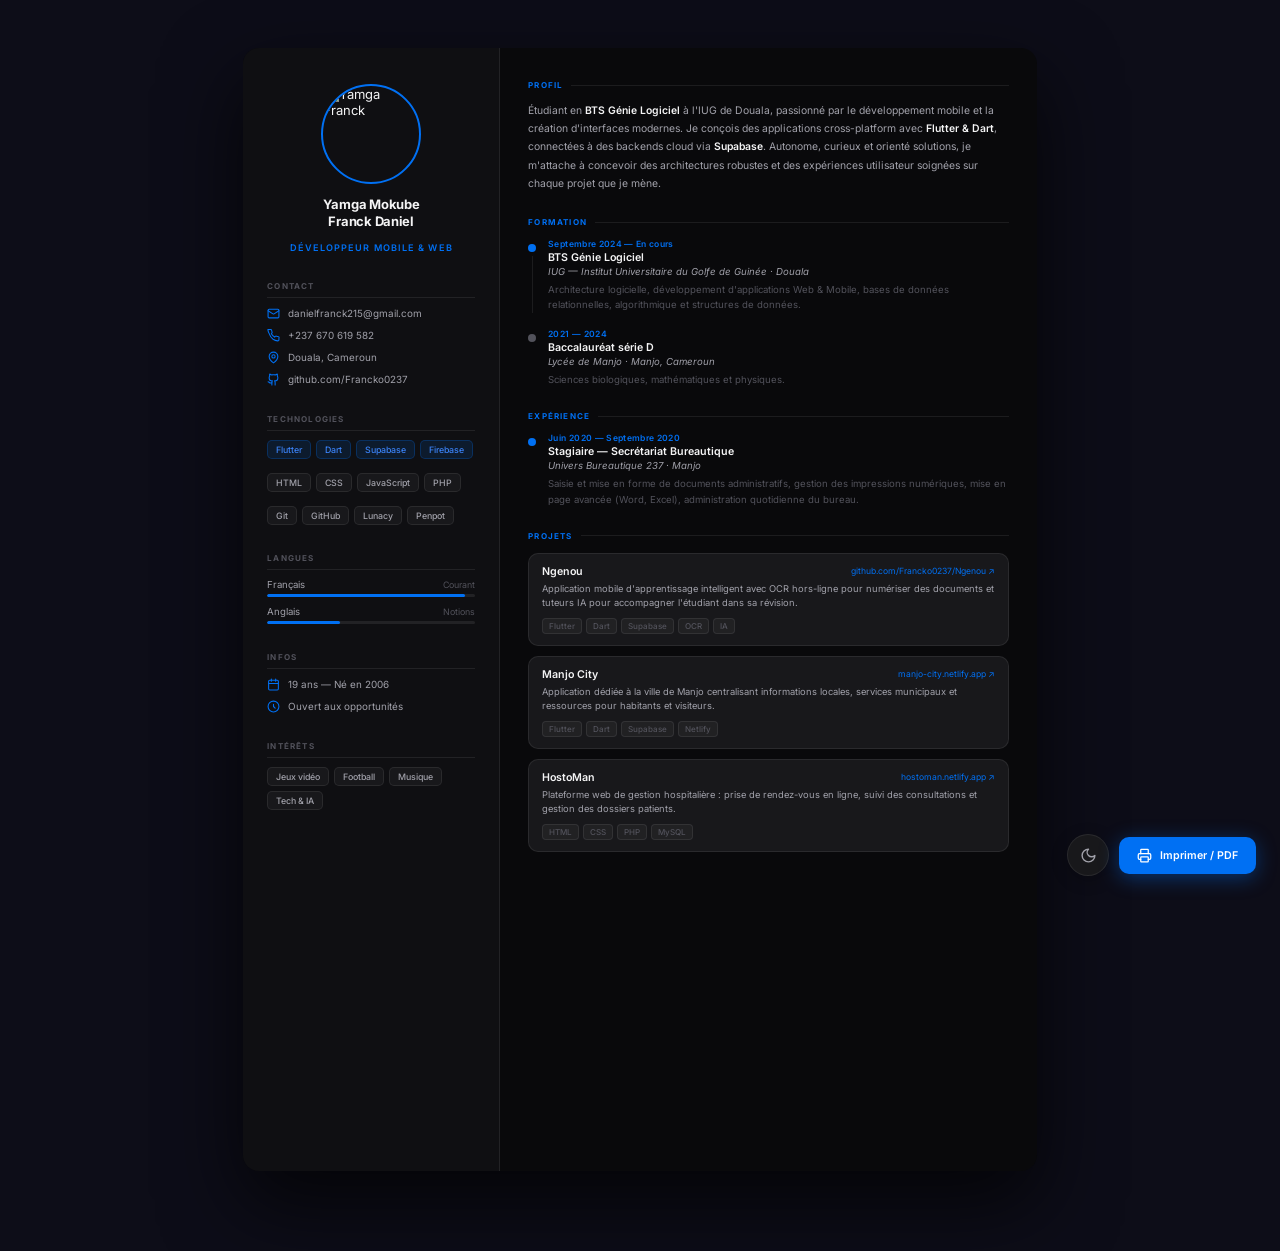
==== assets/cv.html @ 2d86e9c5 "Initial commit — Portfolio Yamga Franck Daniel" ====
<!DOCTYPE html>
<html lang="fr" data-theme="dark">
<head>
    <meta charset="UTF-8">
    <meta name="viewport" content="width=device-width, initial-scale=1.0">
    <title>CV — Yamga Mokube Franck Daniel</title>
    <link rel="preconnect" href="https://fonts.googleapis.com">
    <link rel="preconnect" href="https://fonts.gstatic.com" crossorigin>
    <link href="https://fonts.googleapis.com/css2?family=Inter:wght@300;400;500;600;700;800&display=swap" rel="stylesheet">
    <style>
        *, *::before, *::after { box-sizing: border-box; margin: 0; padding: 0; }

        /* ══ DARK THEME (default) ══ */
        :root,
        [data-theme="dark"] {
            --bg:         #09090b;
            --bg-card:    #18181b;
            --bg-side:    #0f0f12;
            --bg-body:    #0d0d18;
            --accent:     #0070f3;
            --accent-dim: rgba(0,112,243,.12);
            --border:     rgba(255,255,255,.08);
            --t1:         #f4f4f5;
            --t2:         #a1a1aa;
            --t3:         #52525b;
            --radius:     10px;
            --shadow:     0 32px 80px rgba(0,0,0,.7);
            --tag-sec-bg: rgba(255,255,255,.04);
            --tag-sec-border: rgba(255,255,255,.08);
            --tag-sec-color:  #a1a1aa;
            --proj-tag-bg:    rgba(255,255,255,.04);
            --lang-bar-bg:    rgba(255,255,255,.08);
        }

        /* ══ LIGHT THEME ══ */
        [data-theme="light"] {
            --bg:         #ffffff;
            --bg-card:    #f4f4f5;
            --bg-side:    #f0f0f3;
            --bg-body:    #e8e8f0;
            --accent:     #0060d8;
            --accent-dim: rgba(0,96,216,.08);
            --border:     rgba(0,0,0,.09);
            --t1:         #09090b;
            --t2:         #3f3f46;
            --t3:         #71717a;
            --radius:     10px;
            --shadow:     0 24px 60px rgba(0,0,0,.12);
            --tag-sec-bg:     rgba(0,0,0,.04);
            --tag-sec-border: rgba(0,0,0,.09);
            --tag-sec-color:  #52525b;
            --proj-tag-bg:    rgba(0,0,0,.04);
            --lang-bar-bg:    rgba(0,0,0,.08);
        }

        html { font-size: 13px; }

        body {
            font-family: 'Inter', sans-serif;
            background: var(--bg-body);
            display: flex;
            justify-content: center;
            align-items: flex-start;
            min-height: 100vh;
            padding: 48px 16px 80px;
            color: var(--t1);
            transition: background .3s ease, color .3s ease;
            -webkit-print-color-adjust: exact;
            print-color-adjust: exact;
        }

        /* ── Page A4 ── */
        .page {
            width: 210mm;
            min-height: 297mm;
            background: var(--bg);
            border-radius: 16px;
            overflow: hidden;
            display: grid;
            grid-template-columns: 68mm 1fr;
            box-shadow: var(--shadow);
            transition: background .3s ease, box-shadow .3s ease;
        }

        /* ── Sidebar ── */
        .sidebar {
            background: var(--bg-side);
            border-right: 1px solid var(--border);
            padding: 36px 24px;
            display: flex;
            flex-direction: column;
            gap: 28px;
            transition: background .3s ease, border-color .3s ease;
        }

        /* Avatar */
        .avatar-wrap { display: flex; flex-direction: column; align-items: center; gap: 12px; }
        .avatar {
            width: 100px; height: 100px;
            border-radius: 50%;
            border: 2px solid var(--accent);
            object-fit: cover; object-position: center top;
        }
        .avatar-name { font-size: 1rem; font-weight: 700; letter-spacing: -.02em; text-align: center; color: var(--t1); line-height: 1.3; }
        .avatar-title { font-size: .7rem; color: var(--accent); font-weight: 600; text-transform: uppercase; letter-spacing: .12em; text-align: center; }

        /* Sidebar section */
        .s-block { display: flex; flex-direction: column; gap: 9px; }
        .s-label { font-size: .62rem; font-weight: 700; text-transform: uppercase; letter-spacing: .15em; color: var(--t3); padding-bottom: 6px; border-bottom: 1px solid var(--border); }

        /* Contact */
        .contact-item { display: flex; align-items: center; gap: 8px; font-size: .76rem; color: var(--t2); word-break: break-word; }
        .contact-item svg { flex-shrink: 0; color: var(--accent); }
        .contact-item a { color: inherit; text-decoration: none; }
        .contact-item a:hover { color: var(--accent); }

        /* Tags */
        .skill-tags { display: flex; flex-wrap: wrap; gap: 5px; }
        .tag { font-size: .68rem; font-weight: 500; padding: 3px 8px; border-radius: 5px; background: var(--accent-dim); border: 1px solid rgba(0,112,243,.25); color: #3b82f6; }
        [data-theme="light"] .tag { color: #0060d8; border-color: rgba(0,96,216,.3); }
        .tag.secondary { background: var(--tag-sec-bg); border-color: var(--tag-sec-border); color: var(--tag-sec-color); }

        /* Lang */
        .lang-row { display: flex; flex-direction: column; gap: 4px; }
        .lang-head { display: flex; justify-content: space-between; font-size: .74rem; color: var(--t2); }
        .lang-head span:last-child { font-size: .68rem; color: var(--t3); }
        .lang-bar { height: 3px; border-radius: 4px; background: var(--lang-bar-bg); overflow: hidden; }
        .lang-fill { height: 100%; border-radius: 4px; background: var(--accent); }

        /* ── Main ── */
        .main { padding: 32px 28px; display: flex; flex-direction: column; gap: 24px; }

        .section-title {
            font-size: .62rem; font-weight: 700; text-transform: uppercase;
            letter-spacing: .15em; color: var(--accent); margin-bottom: 12px;
            display: flex; align-items: center; gap: 8px;
        }
        .section-title::after { content: ''; flex: 1; height: 1px; background: var(--border); }

        /* Summary */
        .summary p { font-size: .8rem; color: var(--t2); line-height: 1.75; }
        .summary strong { color: var(--t1); font-weight: 600; }

        /* Timeline */
        .timeline { display: flex; flex-direction: column; gap: 16px; }
        .tl-item { display: grid; grid-template-columns: 8px 1fr; gap: 0 12px; }
        .tl-dot-col { display: flex; flex-direction: column; align-items: center; padding-top: 5px; }
        .tl-dot { width: 8px; height: 8px; border-radius: 50%; background: var(--accent); flex-shrink: 0; }
        .tl-line { flex: 1; width: 1px; background: var(--border); margin-top: 4px; }
        .tl-item:last-child .tl-line { display: none; }
        .tl-date { font-size: .66rem; font-weight: 600; color: var(--accent); letter-spacing: .04em; margin-bottom: 2px; }
        .tl-role { font-size: .82rem; font-weight: 600; color: var(--t1); margin-bottom: 2px; }
        .tl-org { font-size: .74rem; color: var(--t2); margin-bottom: 5px; font-style: italic; }
        .tl-desc { font-size: .74rem; color: var(--t3); line-height: 1.6; }

        /* Projects */
        .proj-grid { display: flex; flex-direction: column; gap: 10px; }
        .proj-card { background: var(--bg-card); border: 1px solid var(--border); border-radius: var(--radius); padding: 11px 13px; transition: background .3s ease, border-color .3s ease; }
        .proj-head { display: flex; align-items: center; justify-content: space-between; margin-bottom: 4px; }
        .proj-name { font-size: .82rem; font-weight: 600; color: var(--t1); }
        .proj-link { font-size: .66rem; color: var(--accent); text-decoration: none; }
        .proj-link:hover { text-decoration: underline; }
        .proj-desc { font-size: .72rem; color: var(--t2); line-height: 1.55; margin-bottom: 7px; }
        .proj-tags { display: flex; flex-wrap: wrap; gap: 4px; }
        .proj-tag { font-size: .62rem; font-weight: 500; padding: 2px 6px; border-radius: 4px; background: var(--proj-tag-bg); border: 1px solid var(--border); color: var(--t3); }

        /* ── Toolbar flottante ── */
        .toolbar {
            position: fixed; bottom: 24px; right: 24px;
            display: flex; gap: 10px; align-items: center;
            z-index: 100;
        }

        .theme-toggle-btn {
            width: 42px; height: 42px;
            border-radius: 50%;
            background: var(--bg-card);
            border: 1px solid var(--border);
            color: var(--t2);
            display: flex; align-items: center; justify-content: center;
            cursor: pointer;
            font-family: 'Inter', sans-serif;
            box-shadow: 0 4px 16px rgba(0,0,0,.25);
            transition: background .2s, border-color .2s, color .2s, transform .2s;
        }
        .theme-toggle-btn:hover { color: var(--accent); border-color: var(--accent); transform: scale(1.08); }
        .theme-toggle-btn svg { width: 17px; height: 17px; }

        .sun-icon { display: none; }
        .moon-icon { display: block; }
        [data-theme="light"] .sun-icon { display: block; }
        [data-theme="light"] .moon-icon { display: none; }

        .print-btn {
            display: flex; align-items: center; gap: 8px;
            background: var(--accent); color: #fff;
            border: none; border-radius: 10px;
            padding: 11px 18px; font-size: .82rem;
            font-family: 'Inter', sans-serif; font-weight: 600;
            cursor: pointer;
            box-shadow: 0 4px 20px rgba(0,112,243,.4);
            transition: transform .2s, box-shadow .2s;
        }
        .print-btn:hover { transform: translateY(-2px); box-shadow: 0 8px 28px rgba(0,112,243,.5); }
        .print-btn svg { width: 15px; height: 15px; }

        /* ── Print ── */
        @media print {
            html, body { width: 210mm; height: 297mm; margin: 0; padding: 0; background: none; }
            body { display: block; padding: 0; }
            .page { box-shadow: none; border-radius: 0; width: 210mm; height: 297mm; min-height: 297mm; overflow: hidden; }
            .toolbar { display: none; }
        }
        @page { size: A4 portrait; margin: 0; }
    </style>
</head>
<body>

<div class="page">

    <!-- ════ SIDEBAR ════ -->
    <aside class="sidebar">

        <div class="avatar-wrap">
            <img src="../avatar.jpg" alt="Yamga Franck" class="avatar">
            <div class="avatar-name">Yamga Mokube<br>Franck Daniel</div>
            <div class="avatar-title">Développeur Mobile & Web</div>
        </div>

        <div class="s-block">
            <div class="s-label">Contact</div>
            <div class="contact-item">
                <svg width="13" height="13" viewBox="0 0 24 24" fill="none" stroke="currentColor" stroke-width="2" stroke-linecap="round" stroke-linejoin="round"><rect width="20" height="16" x="2" y="4" rx="2"/><path d="m22 7-8.97 5.7a1.94 1.94 0 0 1-2.06 0L2 7"/></svg>
                <a href="mailto:danielfranck215@gmail.com">danielfranck215@gmail.com</a>
            </div>
            <div class="contact-item">
                <svg width="13" height="13" viewBox="0 0 24 24" fill="none" stroke="currentColor" stroke-width="2" stroke-linecap="round" stroke-linejoin="round"><path d="M22 16.92v3a2 2 0 0 1-2.18 2 19.79 19.79 0 0 1-8.63-3.07A19.5 19.5 0 0 1 4.68 9.8a19.79 19.79 0 0 1-3.07-8.67A2 2 0 0 1 3.62 1h3a2 2 0 0 1 2 1.72c.127.96.361 1.903.7 2.81a2 2 0 0 1-.45 2.11L8.09 8.91a16 16 0 0 0 6 6l1.27-1.27a2 2 0 0 1 2.11-.45c.907.339 1.85.573 2.81.7A2 2 0 0 1 22 16.92z"/></svg>
                +237 670 619 582
            </div>
            <div class="contact-item">
                <svg width="13" height="13" viewBox="0 0 24 24" fill="none" stroke="currentColor" stroke-width="2" stroke-linecap="round" stroke-linejoin="round"><path d="M20 10c0 6-8 12-8 12s-8-6-8-12a8 8 0 0 1 16 0Z"/><circle cx="12" cy="10" r="3"/></svg>
                Douala, Cameroun
            </div>
            <div class="contact-item">
                <svg width="13" height="13" viewBox="0 0 24 24" fill="none" stroke="currentColor" stroke-width="2" stroke-linecap="round" stroke-linejoin="round"><path d="M15 22v-4a4.8 4.8 0 0 0-1-3.5c3 0 6-2 6-5.5.08-1.25-.27-2.48-1-3.5.28-1.15.28-2.35 0-3.5 0 0-1 0-3 1.5-2.64-.5-5.36-.5-8 0C6 2 5 2 5 2c-.3 1.15-.3 2.35 0 3.5A5.403 5.403 0 0 0 4 9c0 3.5 3 5.5 6 5.5-.39.49-.68 1.05-.85 1.65-.17.6-.22 1.23-.15 1.85v4"/><path d="M9 18c-4.51 2-5-2-7-2"/></svg>
                <a href="https://github.com/Francko0237" target="_blank">github.com/Francko0237</a>
            </div>
        </div>

        <div class="s-block">
            <div class="s-label">Technologies</div>
            <div class="skill-tags">
                <span class="tag">Flutter</span>
                <span class="tag">Dart</span>
                <span class="tag">Supabase</span>
                <span class="tag">Firebase</span>
            </div>
            <div class="skill-tags" style="margin-top:5px">
                <span class="tag secondary">HTML</span>
                <span class="tag secondary">CSS</span>
                <span class="tag secondary">JavaScript</span>
                <span class="tag secondary">PHP</span>
            </div>
            <div class="skill-tags" style="margin-top:5px">
                <span class="tag secondary">Git</span>
                <span class="tag secondary">GitHub</span>
                <span class="tag secondary">Lunacy</span>
                <span class="tag secondary">Penpot</span>
            </div>
        </div>

        <div class="s-block">
            <div class="s-label">Langues</div>
            <div class="lang-row">
                <div class="lang-head"><span>Français</span><span>Courant</span></div>
                <div class="lang-bar"><div class="lang-fill" style="width:95%"></div></div>
            </div>
            <div class="lang-row">
                <div class="lang-head"><span>Anglais</span><span>Notions</span></div>
                <div class="lang-bar"><div class="lang-fill" style="width:35%"></div></div>
            </div>
        </div>

        <div class="s-block">
            <div class="s-label">Infos</div>
            <div class="contact-item">
                <svg width="13" height="13" viewBox="0 0 24 24" fill="none" stroke="currentColor" stroke-width="2" stroke-linecap="round" stroke-linejoin="round"><rect x="3" y="4" width="18" height="18" rx="2"/><path d="M16 2v4M8 2v4M3 10h18"/></svg>
                19 ans — Né en 2006
            </div>
            <div class="contact-item">
                <svg width="13" height="13" viewBox="0 0 24 24" fill="none" stroke="currentColor" stroke-width="2" stroke-linecap="round" stroke-linejoin="round"><circle cx="12" cy="12" r="10"/><path d="M12 8v4l3 3"/></svg>
                Ouvert aux opportunités
            </div>
        </div>

        <div class="s-block">
            <div class="s-label">Intérêts</div>
            <div class="skill-tags">
                <span class="tag secondary">Jeux vidéo</span>
                <span class="tag secondary">Football</span>
                <span class="tag secondary">Musique</span>
                <span class="tag secondary">Tech & IA</span>
            </div>
        </div>

    </aside>

    <!-- ════ MAIN ════ -->
    <main class="main">

        <section class="summary">
            <div class="section-title">Profil</div>
            <p>Étudiant en <strong>BTS Génie Logiciel</strong> à l'IUG de Douala, passionné par le développement
            mobile et la création d'interfaces modernes. Je conçois des applications cross-platform avec
            <strong>Flutter & Dart</strong>, connectées à des backends cloud via <strong>Supabase</strong>.
            Autonome, curieux et orienté solutions, je m'attache à concevoir des architectures robustes
            et des expériences utilisateur soignées sur chaque projet que je mène.</p>
        </section>

        <section>
            <div class="section-title">Formation</div>
            <div class="timeline">
                <div class="tl-item">
                    <div class="tl-dot-col"><div class="tl-dot"></div><div class="tl-line"></div></div>
                    <div class="tl-body">
                        <div class="tl-date">Septembre 2024 — En cours</div>
                        <div class="tl-role">BTS Génie Logiciel</div>
                        <div class="tl-org">IUG — Institut Universitaire du Golfe de Guinée · Douala</div>
                        <div class="tl-desc">Architecture logicielle, développement d'applications Web & Mobile, bases de données relationnelles, algorithmique et structures de données.</div>
                    </div>
                </div>
                <div class="tl-item">
                    <div class="tl-dot-col"><div class="tl-dot" style="background:var(--t3)"></div></div>
                    <div class="tl-body">
                        <div class="tl-date">2021 — 2024</div>
                        <div class="tl-role">Baccalauréat série D</div>
                        <div class="tl-org">Lycée de Manjo · Manjo, Cameroun</div>
                        <div class="tl-desc">Sciences biologiques, mathématiques et physiques.</div>
                    </div>
                </div>
            </div>
        </section>

        <section>
            <div class="section-title">Expérience</div>
            <div class="timeline">
                <div class="tl-item">
                    <div class="tl-dot-col"><div class="tl-dot"></div></div>
                    <div class="tl-body">
                        <div class="tl-date">Juin 2020 — Septembre 2020</div>
                        <div class="tl-role">Stagiaire — Secrétariat Bureautique</div>
                        <div class="tl-org">Univers Bureautique 237 · Manjo</div>
                        <div class="tl-desc">Saisie et mise en forme de documents administratifs, gestion des impressions numériques, mise en page avancée (Word, Excel), administration quotidienne du bureau.</div>
                    </div>
                </div>
            </div>
        </section>

        <section>
            <div class="section-title">Projets</div>
            <div class="proj-grid">
                <div class="proj-card">
                    <div class="proj-head">
                        <span class="proj-name">Ngenou</span>
                        <a href="https://github.com/Francko0237/Ngenou" class="proj-link" target="_blank">github.com/Francko0237/Ngenou ↗</a>
                    </div>
                    <div class="proj-desc">Application mobile d'apprentissage intelligent avec OCR hors-ligne pour numériser des documents et tuteurs IA pour accompagner l'étudiant dans sa révision.</div>
                    <div class="proj-tags">
                        <span class="proj-tag">Flutter</span><span class="proj-tag">Dart</span><span class="proj-tag">Supabase</span><span class="proj-tag">OCR</span><span class="proj-tag">IA</span>
                    </div>
                </div>
                <div class="proj-card">
                    <div class="proj-head">
                        <span class="proj-name">Manjo City</span>
                        <a href="https://manjo-city.netlify.app" class="proj-link" target="_blank">manjo-city.netlify.app ↗</a>
                    </div>
                    <div class="proj-desc">Application dédiée à la ville de Manjo centralisant informations locales, services municipaux et ressources pour habitants et visiteurs.</div>
                    <div class="proj-tags">
                        <span class="proj-tag">Flutter</span><span class="proj-tag">Dart</span><span class="proj-tag">Supabase</span><span class="proj-tag">Netlify</span>
                    </div>
                </div>
                <div class="proj-card">
                    <div class="proj-head">
                        <span class="proj-name">HostoMan</span>
                        <a href="https://hostoman.netlify.app" class="proj-link" target="_blank">hostoman.netlify.app ↗</a>
                    </div>
                    <div class="proj-desc">Plateforme web de gestion hospitalière : prise de rendez-vous en ligne, suivi des consultations et gestion des dossiers patients.</div>
                    <div class="proj-tags">
                        <span class="proj-tag">HTML</span><span class="proj-tag">CSS</span><span class="proj-tag">PHP</span><span class="proj-tag">MySQL</span>
                    </div>
                </div>
            </div>
        </section>

    </main>
</div>

<!-- ── Toolbar flottante ── -->
<div class="toolbar">
    <button class="theme-toggle-btn" id="themeBtn" aria-label="Changer le thème">
        <svg class="sun-icon" viewBox="0 0 24 24" fill="none" stroke="currentColor" stroke-width="2" stroke-linecap="round" stroke-linejoin="round">
            <circle cx="12" cy="12" r="4"/><path d="M12 2v2M12 20v2M4.93 4.93l1.41 1.41M17.66 17.66l1.41 1.41M2 12h2M20 12h2M6.34 17.66l-1.41 1.41M19.07 4.93l-1.41 1.41"/>
        </svg>
        <svg class="moon-icon" viewBox="0 0 24 24" fill="none" stroke="currentColor" stroke-width="2" stroke-linecap="round" stroke-linejoin="round">
            <path d="M12 3a6 6 0 0 0 9 9 9 9 0 1 1-9-9Z"/>
        </svg>
    </button>
    <button class="print-btn" onclick="window.print()" title="Marges → Aucune dans la boîte d'impression">
        <svg viewBox="0 0 24 24" fill="none" stroke="currentColor" stroke-width="2" stroke-linecap="round" stroke-linejoin="round">
            <path d="M6 18H4a2 2 0 0 1-2-2v-5a2 2 0 0 1 2-2h16a2 2 0 0 1 2 2v5a2 2 0 0 1-2 2h-2"/>
            <path d="M6 9V3a1 1 0 0 1 1-1h10a1 1 0 0 1 1 1v6"/>
            <rect x="6" y="14" width="12" height="8" rx="1"/>
        </svg>
        Imprimer / PDF
    </button>
</div>

<script>
    const btn = document.getElementById('themeBtn');
    const html = document.documentElement;
    const saved = localStorage.getItem('cv-theme') || 'dark';
    html.setAttribute('data-theme', saved);

    btn.addEventListener('click', () => {
        const next = html.getAttribute('data-theme') === 'dark' ? 'light' : 'dark';
        html.setAttribute('data-theme', next);
        localStorage.setItem('cv-theme', next);
    });
</script>
</body>
</html>
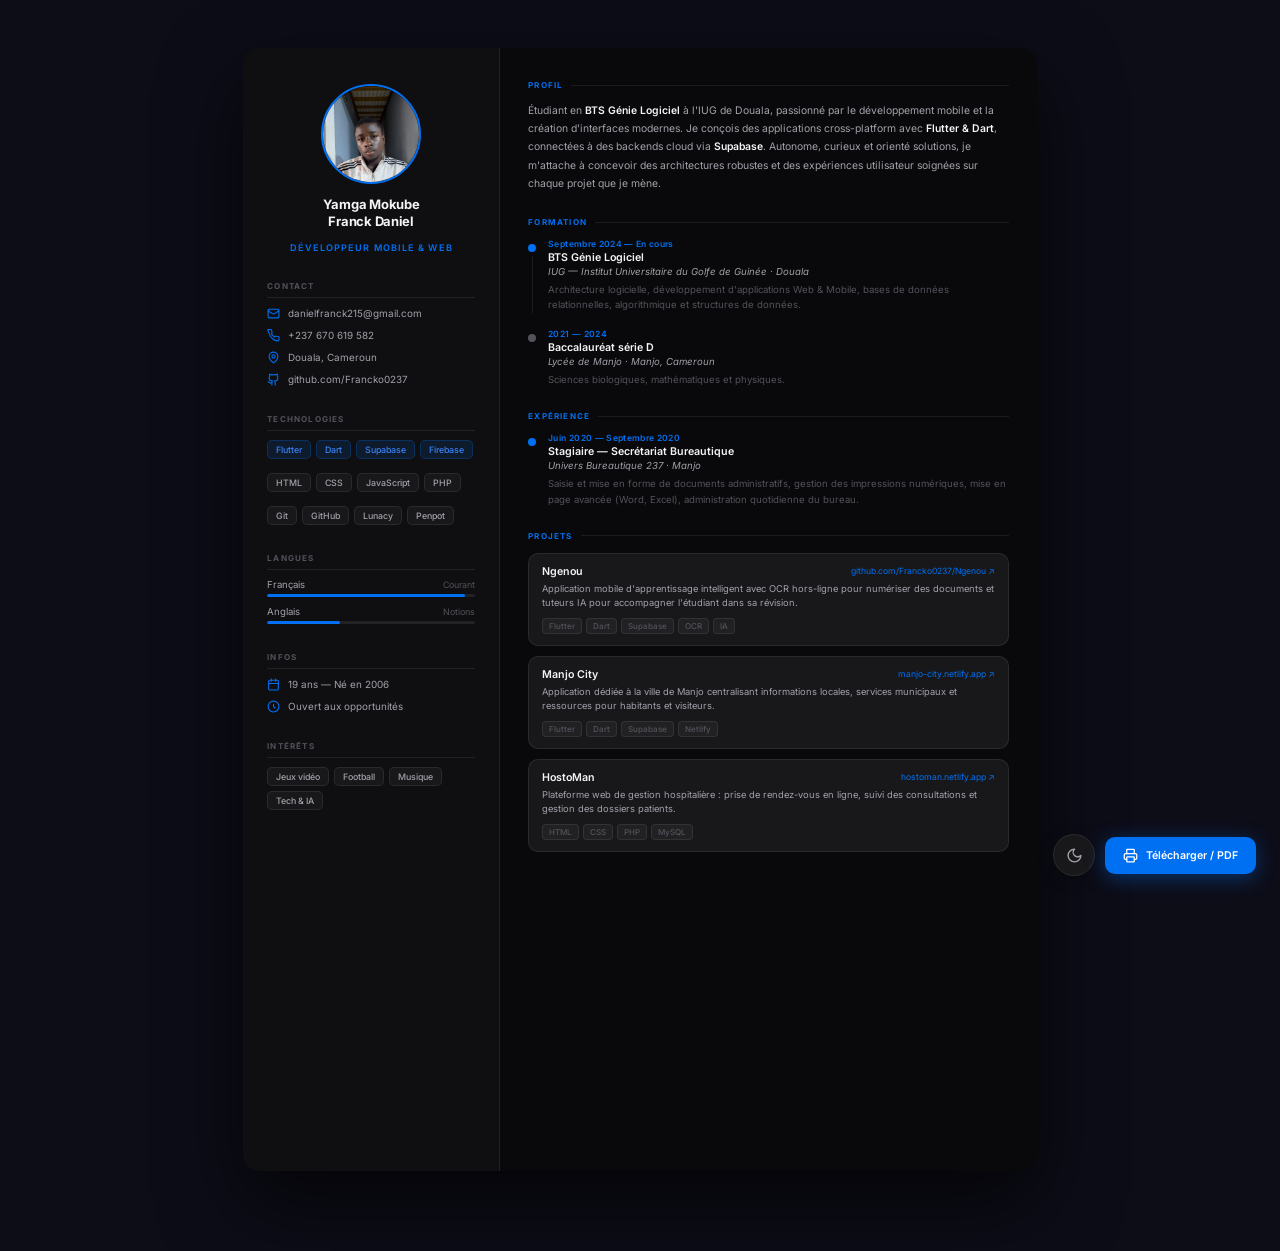
==== commit 21f92330: "feat: add Android APK download option and update document button label" ====
--- a/assets/cv.html
+++ b/assets/cv.html
@@ -411,7 +411,7 @@
             <path d="M6 9V3a1 1 0 0 1 1-1h10a1 1 0 0 1 1 1v6"/>
             <rect x="6" y="14" width="12" height="8" rx="1"/>
         </svg>
-        Imprimer / PDF
+        Télécharger / PDF
     </button>
 </div>
 
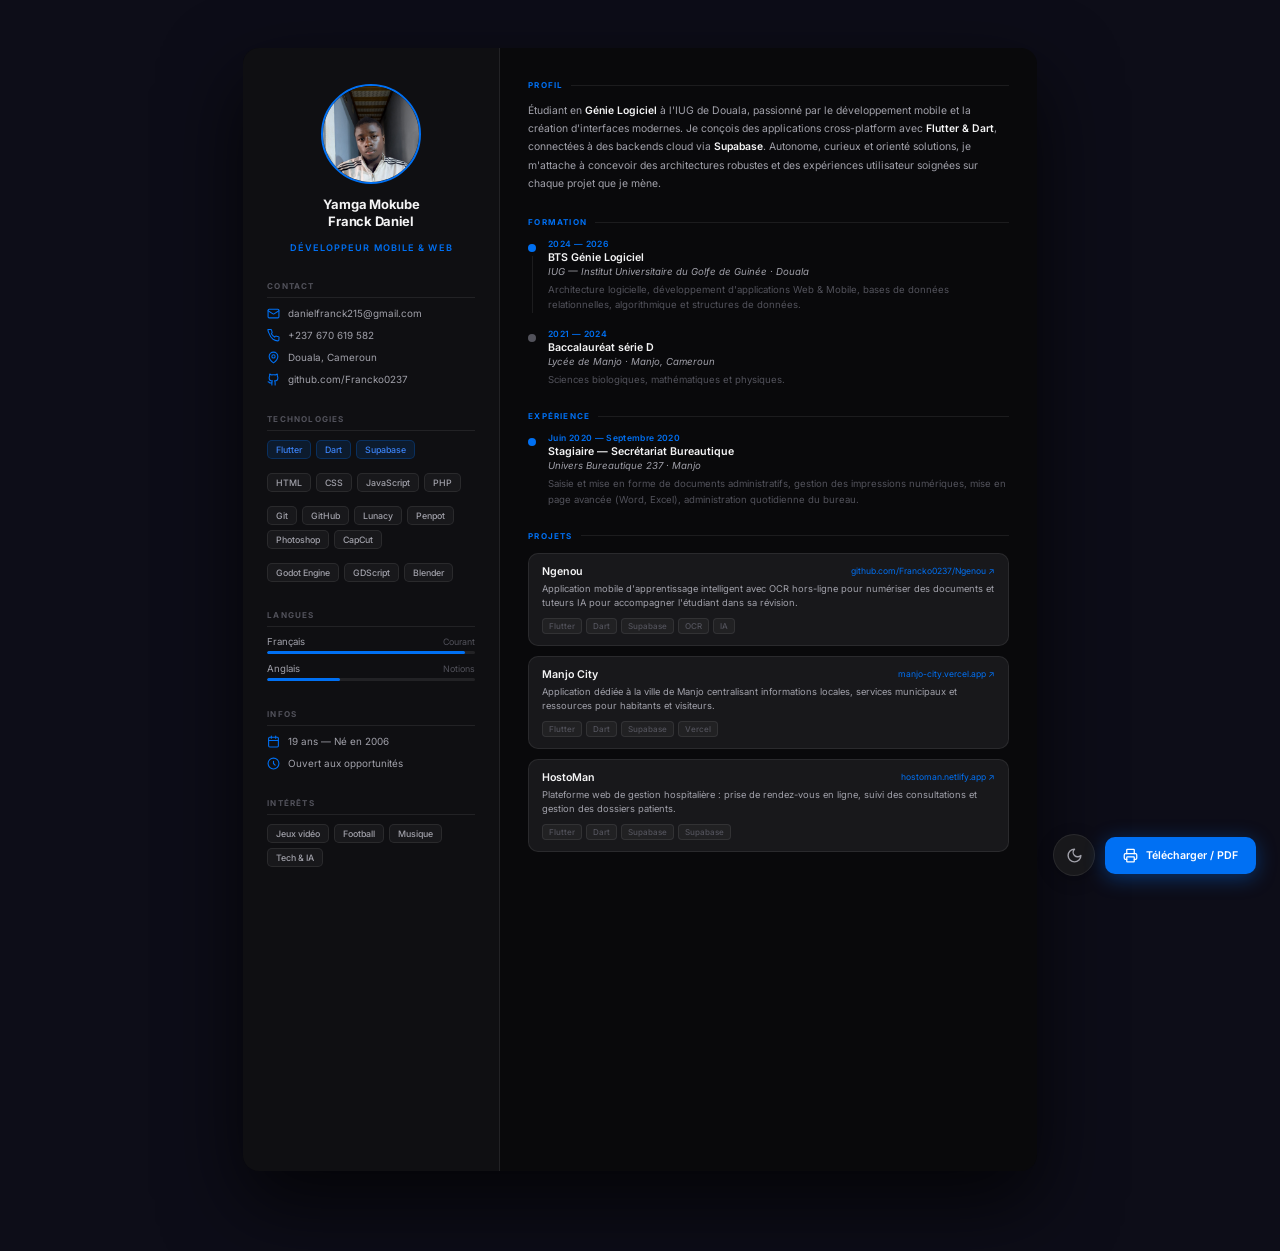
==== commit 68fcee3b: "feat: ajout compétences Penpot, Photoshop, CapCut, Godot Engine, Blender, GDScript" ====
--- a/assets/cv.html
+++ b/assets/cv.html
@@ -253,7 +253,6 @@
                 <span class="tag">Flutter</span>
                 <span class="tag">Dart</span>
                 <span class="tag">Supabase</span>
-                <span class="tag">Firebase</span>
             </div>
             <div class="skill-tags" style="margin-top:5px">
                 <span class="tag secondary">HTML</span>
@@ -266,6 +265,13 @@
                 <span class="tag secondary">GitHub</span>
                 <span class="tag secondary">Lunacy</span>
                 <span class="tag secondary">Penpot</span>
+                <span class="tag secondary">Photoshop</span>
+                <span class="tag secondary">CapCut</span>
+            </div>
+            <div class="skill-tags" style="margin-top:5px">
+                <span class="tag secondary">Godot Engine</span>
+                <span class="tag secondary">GDScript</span>
+                <span class="tag secondary">Blender</span>
             </div>
         </div>
 
@@ -310,7 +316,7 @@
 
         <section class="summary">
             <div class="section-title">Profil</div>
-            <p>Étudiant en <strong>BTS Génie Logiciel</strong> à l'IUG de Douala, passionné par le développement
+            <p>Étudiant en <strong> Génie Logiciel</strong> à l'IUG de Douala, passionné par le développement
             mobile et la création d'interfaces modernes. Je conçois des applications cross-platform avec
             <strong>Flutter & Dart</strong>, connectées à des backends cloud via <strong>Supabase</strong>.
             Autonome, curieux et orienté solutions, je m'attache à concevoir des architectures robustes
@@ -323,7 +329,7 @@
                 <div class="tl-item">
                     <div class="tl-dot-col"><div class="tl-dot"></div><div class="tl-line"></div></div>
                     <div class="tl-body">
-                        <div class="tl-date">Septembre 2024 — En cours</div>
+                        <div class="tl-date">2024 — 2026 </div>
                         <div class="tl-role">BTS Génie Logiciel</div>
                         <div class="tl-org">IUG — Institut Universitaire du Golfe de Guinée · Douala</div>
                         <div class="tl-desc">Architecture logicielle, développement d'applications Web & Mobile, bases de données relationnelles, algorithmique et structures de données.</div>
@@ -372,11 +378,11 @@
                 <div class="proj-card">
                     <div class="proj-head">
                         <span class="proj-name">Manjo City</span>
-                        <a href="https://manjo-city.netlify.app" class="proj-link" target="_blank">manjo-city.netlify.app ↗</a>
+                        <a href="https://manjo-city.vercel.app" class="proj-link" target="_blank">manjo-city.vercel.app ↗</a>
                     </div>
                     <div class="proj-desc">Application dédiée à la ville de Manjo centralisant informations locales, services municipaux et ressources pour habitants et visiteurs.</div>
                     <div class="proj-tags">
-                        <span class="proj-tag">Flutter</span><span class="proj-tag">Dart</span><span class="proj-tag">Supabase</span><span class="proj-tag">Netlify</span>
+                        <span class="proj-tag">Flutter</span><span class="proj-tag">Dart</span><span class="proj-tag">Supabase</span><span class="proj-tag">Vercel</span>
                     </div>
                 </div>
                 <div class="proj-card">
@@ -386,7 +392,7 @@
                     </div>
                     <div class="proj-desc">Plateforme web de gestion hospitalière : prise de rendez-vous en ligne, suivi des consultations et gestion des dossiers patients.</div>
                     <div class="proj-tags">
-                        <span class="proj-tag">HTML</span><span class="proj-tag">CSS</span><span class="proj-tag">PHP</span><span class="proj-tag">MySQL</span>
+                        <span class="proj-tag">Flutter</span><span class="proj-tag">Dart</span><span class="proj-tag">Supabase</span><span class="proj-tag">Supabase</span>
                     </div>
                 </div>
             </div>
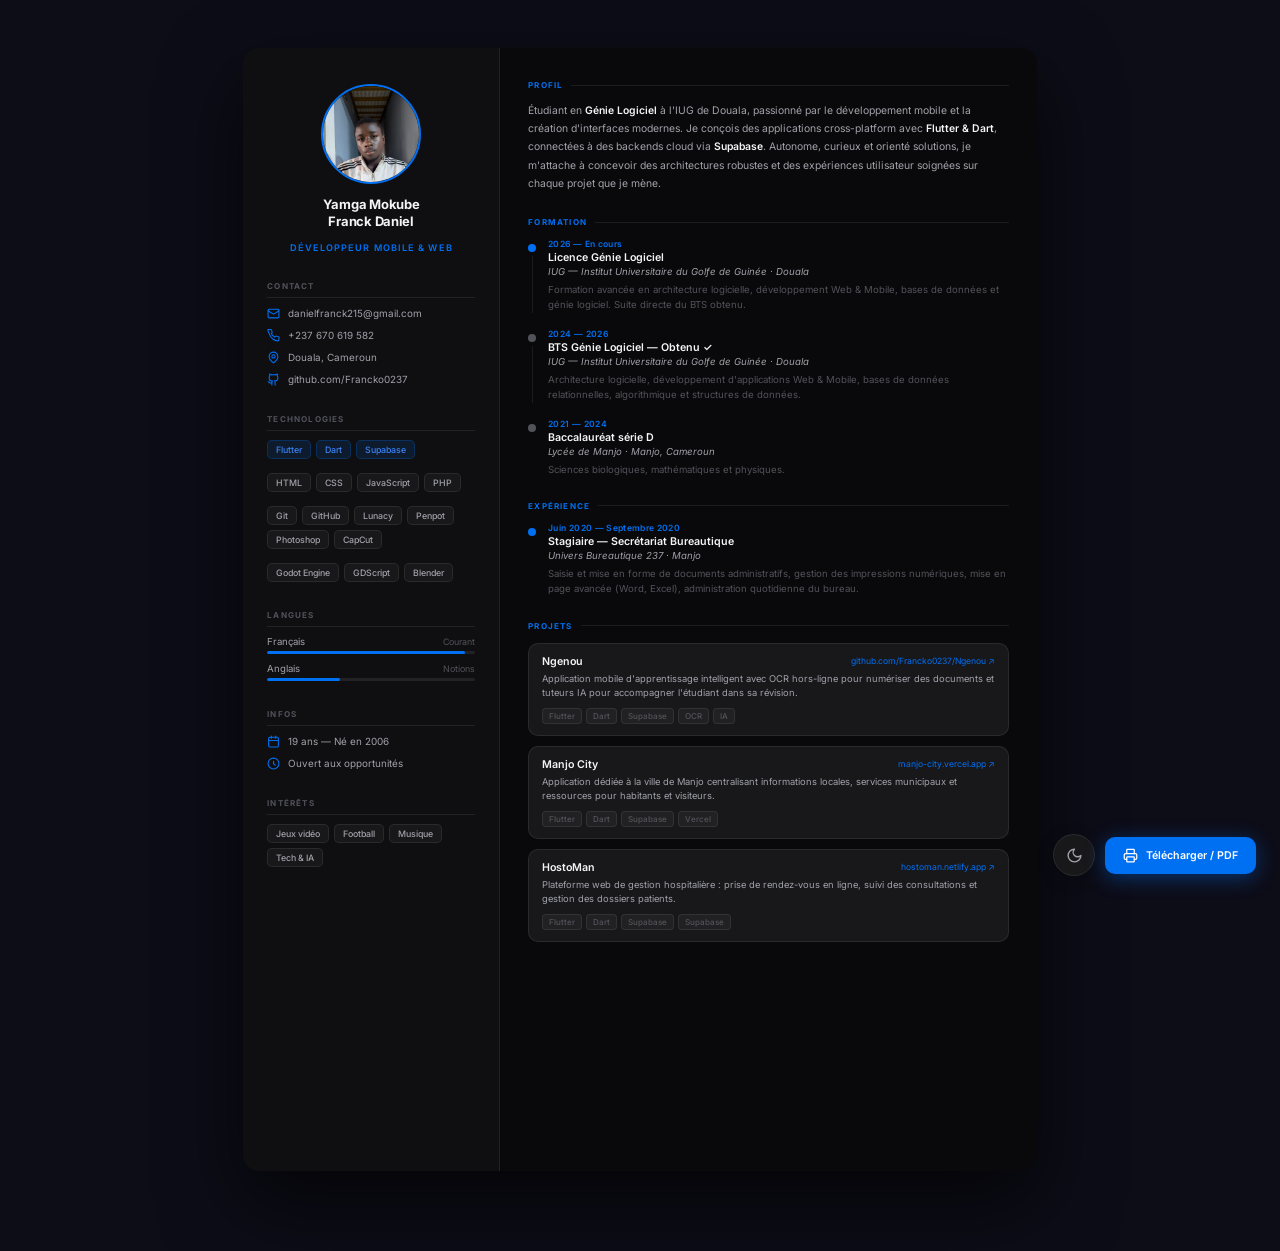
==== commit 12a06375: "feat: BTS obtenu → Licence Génie Logiciel en cours, mise à jour portfolio et CV" ====
--- a/assets/cv.html
+++ b/assets/cv.html
@@ -329,8 +329,17 @@
                 <div class="tl-item">
                     <div class="tl-dot-col"><div class="tl-dot"></div><div class="tl-line"></div></div>
                     <div class="tl-body">
-                        <div class="tl-date">2024 — 2026 </div>
-                        <div class="tl-role">BTS Génie Logiciel</div>
+                        <div class="tl-date">2026 — En cours</div>
+                        <div class="tl-role">Licence Génie Logiciel</div>
+                        <div class="tl-org">IUG — Institut Universitaire du Golfe de Guinée · Douala</div>
+                        <div class="tl-desc">Formation avancée en architecture logicielle, développement Web & Mobile, bases de données et génie logiciel. Suite directe du BTS obtenu.</div>
+                    </div>
+                </div>
+                <div class="tl-item">
+                    <div class="tl-dot-col"><div class="tl-dot" style="background:var(--t3)"></div><div class="tl-line"></div></div>
+                    <div class="tl-body">
+                        <div class="tl-date">2024 — 2026</div>
+                        <div class="tl-role">BTS Génie Logiciel — Obtenu ✓</div>
                         <div class="tl-org">IUG — Institut Universitaire du Golfe de Guinée · Douala</div>
                         <div class="tl-desc">Architecture logicielle, développement d'applications Web & Mobile, bases de données relationnelles, algorithmique et structures de données.</div>
                     </div>
